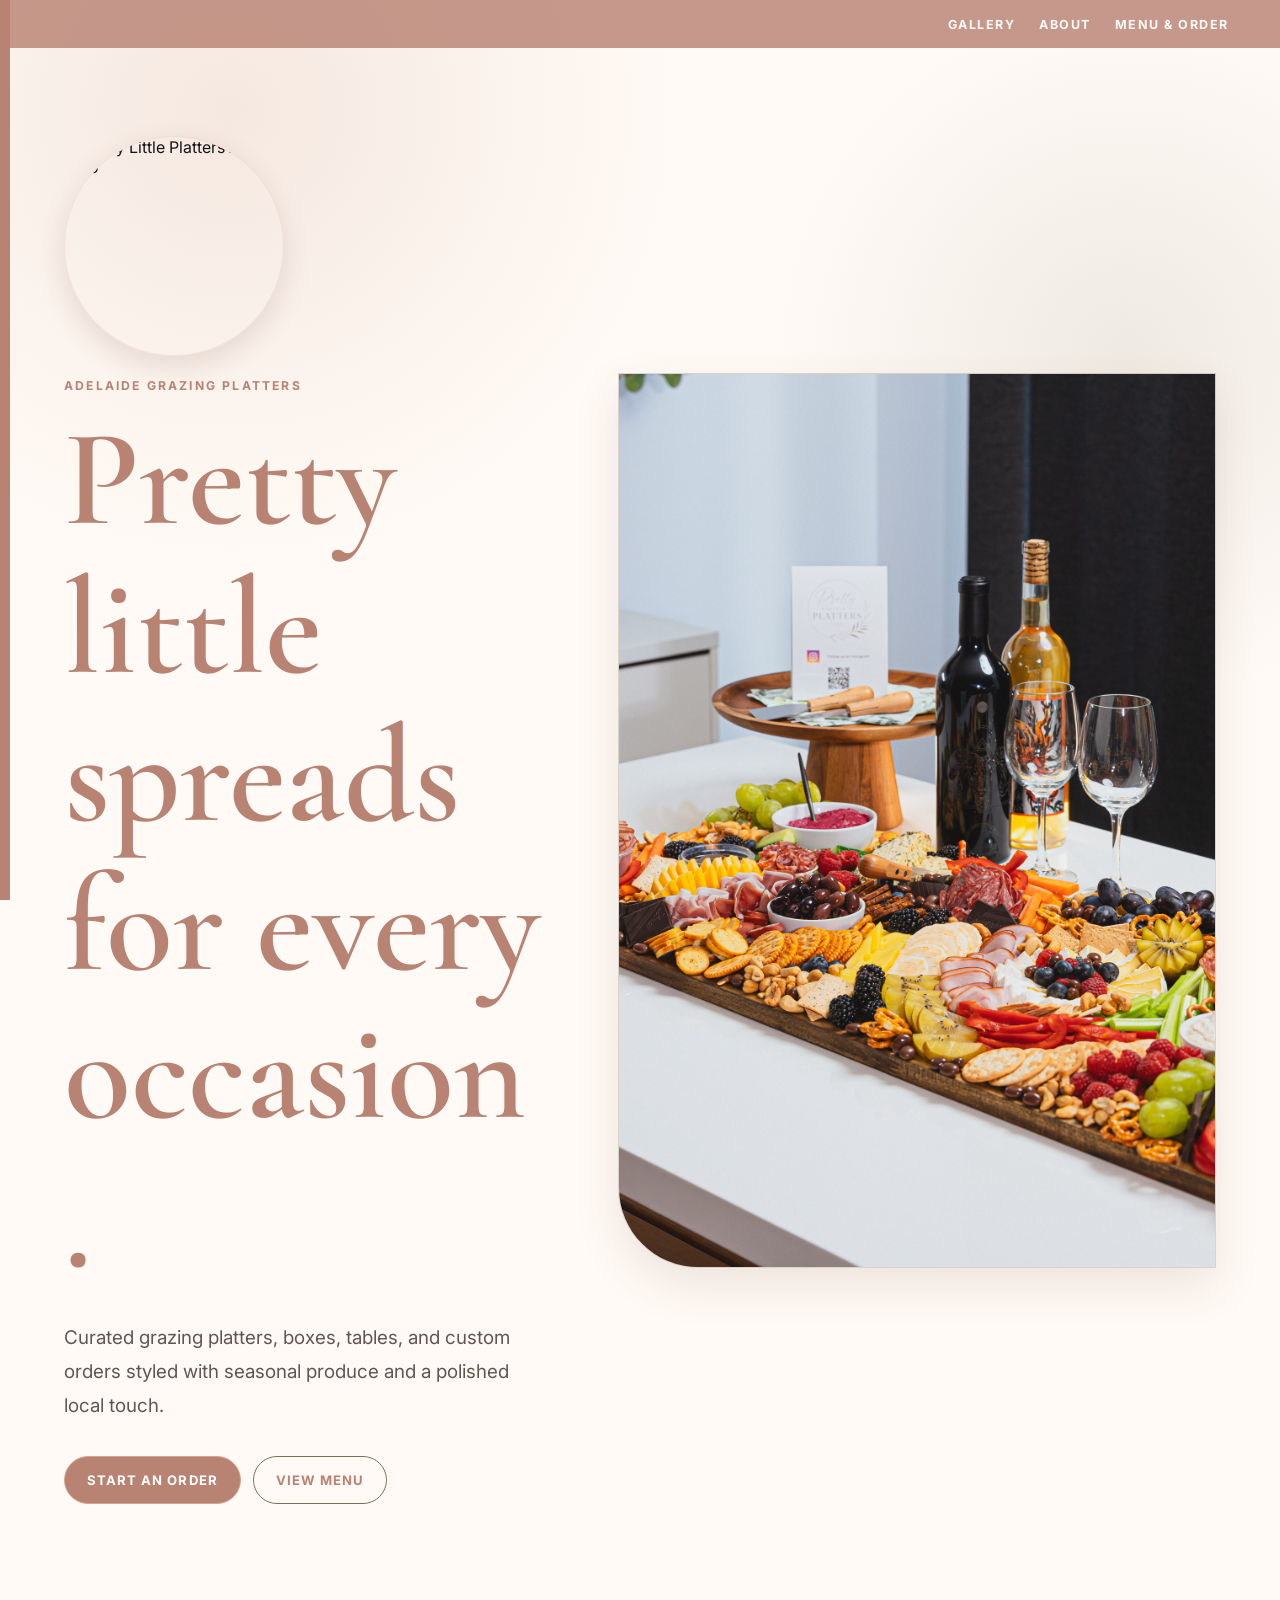
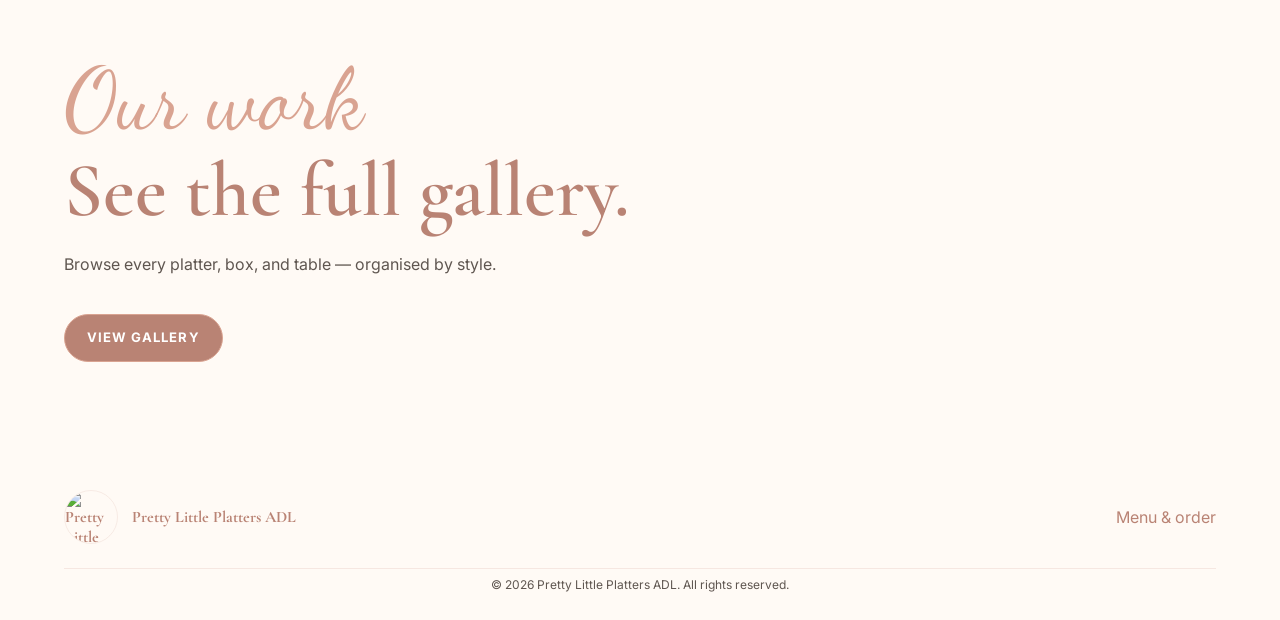
==== index.html @ 75db6e03 "Add copyright notice to footer on every page Co-Authored-By: Claude Sonnet 4.6 <noreply@anthropic.co" ====
<!doctype html>
<html lang="en">
  <head>
    <meta charset="utf-8">
    <meta name="viewport" content="width=device-width, initial-scale=1">
    <title>Pretty Little Platters ADL</title>
    <meta
      name="description"
      content="Pretty Little Platters ADL creates grazing platters, boxes, tables, and custom orders for Adelaide events."
    >
    <link rel="canonical" href="https://prettylittleplattersadl.com.au/">
    <meta property="og:type" content="website">
    <meta property="og:url" content="https://prettylittleplattersadl.com.au/">
    <meta property="og:title" content="Pretty Little Platters ADL">
    <meta property="og:description" content="Pretty Little Platters ADL creates grazing platters, boxes, tables, and custom orders for Adelaide events.">
    <meta property="og:image" content="https://prettylittleplattersadl.com.au/assets/HOMEPAGE%20IMAGE.jpg">
    <meta property="og:site_name" content="Pretty Little Platters ADL">
    <meta property="og:locale" content="en_AU">
    <meta name="twitter:card" content="summary_large_image">
    <meta name="twitter:title" content="Pretty Little Platters ADL">
    <meta name="twitter:description" content="Pretty Little Platters ADL creates grazing platters, boxes, tables, and custom orders for Adelaide events.">
    <meta name="twitter:image" content="https://prettylittleplattersadl.com.au/assets/HOMEPAGE%20IMAGE.jpg">
    <script type="application/ld+json">
    {
      "@context": "https://schema.org",
      "@type": "CateringService",
      "name": "Pretty Little Platters ADL",
      "description": "Curated grazing platters, boxes, tables, and custom orders styled with seasonal produce for Adelaide events.",
      "url": "https://prettylittleplattersadl.com.au",
      "email": "prettylittleplattersadl@gmail.com",
      "image": "https://prettylittleplattersadl.com.au/assets/logo.jpg",
      "address": {
        "@type": "PostalAddress",
        "addressLocality": "Adelaide",
        "addressRegion": "SA",
        "addressCountry": "AU"
      },
      "areaServed": {
        "@type": "City",
        "name": "Adelaide"
      },
      "sameAs": [
        "https://www.instagram.com/prettylittleplattersadl/",
        "https://www.facebook.com/PLPADL"
      ]
    }
    </script>
    <link rel="preconnect" href="https://fonts.googleapis.com">
    <link rel="preconnect" href="https://fonts.gstatic.com" crossorigin>
    <link
      href="https://fonts.googleapis.com/css2?family=Cormorant+Garamond:wght@500;600;700&family=Dancing+Script:wght@600;700&family=Inter:wght@400;500;600;700&display=swap"
      rel="stylesheet"
    >
    <link rel="stylesheet" href="styles.css?v=7">
  </head>
  <body>
    <header class="site-header" id="top">
      <nav class="nav" aria-label="Main navigation">
        <a href="gallery.html">Gallery</a>
        <a href="about.html">About</a>
        <a href="menu.html">Menu & order</a>
      </nav>
    </header>

    <main>
      <section class="hero">
        <div class="hero-copy">
          <img class="hero-logo" src="assets/logo.jpg" alt="Pretty Little Platters ADL logo">
          <p class="eyebrow">Adelaide grazing platters</p>
          <h1>Pretty little spreads for every occasion.</h1>
          <p>
            Curated grazing platters, boxes, tables, and custom orders styled
            with seasonal produce and a polished local touch.
          </p>
          <div class="hero-actions">
            <a class="button primary" href="menu.html#order">Start an order</a>
            <a class="button secondary" href="menu.html#menu">View menu</a>
          </div>
        </div>
        <div class="hero-media" aria-label="Styled grazing platter">
          <img src="assets/Main Image.jpg" alt="A styled grazing platter with fruit, cheeses, crackers, and flowers">
        </div>
      </section>


      <section class="section" id="portfolio">
        <div class="section-heading">
          <p class="script">Our work</p>
          <h2>See the full gallery.</h2>
          <p>Browse every platter, box, and table — organised by style.</p>
        </div>
        <div class="gallery-cta" style="margin-top: 32px;">
          <a class="button primary" href="gallery.html">View gallery</a>
        </div>
      </section>

    </main>

    <footer class="footer">
      <div>
        <img src="assets/logo.jpg" alt="Pretty Little Platters ADL logo">
        <p>Pretty Little Platters ADL</p>
      </div>
      <address>
        <a href="menu.html">Menu & order</a>
      </address>
      <p class="footer-copyright">&copy; 2026 Pretty Little Platters ADL. All rights reserved.</p>
    </footer>
    <script src="transitions.js"></script>
  </body>
</html>
---- styles.css ----
:root {
  --ink: #171415;
  --muted: #5f5650;
  --mauve: #d9a391;
  --accent-soft: #f0d8cf;
  --mauve-dark: #171415;
  --rose: hsl(13, 33%, 59%);
  --blush: #f4e6de;
  --ivory: #fffaf5;
  --paper: #fbf2ea;
  --sage: #77735c;
  --line: #efe0da;
  --shadow: 0 18px 45px rgba(107, 63, 48, 0.12);
}

* {
  box-sizing: border-box;
}

html {
  scroll-behavior: smooth;
}

@keyframes page-in {
  from { opacity: 0; }
  to   { opacity: 1; }
}

@keyframes page-out {
  from { opacity: 1; }
  to   { opacity: 0; }
}

body.is-leaving {
  animation: page-out 0.25s ease forwards;
  pointer-events: none;
}

body {
  margin: 0;
  color: var(--ink);
  background:
    radial-gradient(circle at 18% 5%, rgba(244, 230, 222, 0.9), transparent 28rem),
    radial-gradient(circle at 88% 16%, rgba(119, 115, 92, 0.12), transparent 22rem),
    var(--ivory);
  font-family: Inter, Arial, sans-serif;
  animation: page-in 0.25s ease forwards;
}

body::before {
  position: fixed;
  top: 0;
  bottom: 0;
  left: 0;
  z-index: 20;
  width: 10px;
  pointer-events: none;
  content: "";
  background: var(--rose);
}

img {
  display: block;
  max-width: 100%;
}

a {
  color: inherit;
}

.site-header {
  position: sticky;
  top: 0;
  z-index: 10;
  display: flex;
  align-items: center;
  justify-content: flex-end;
  gap: 24px;
  min-height: 48px;
  padding: 6px clamp(18px, 4vw, 56px) 6px clamp(32px, 4vw, 56px);
  background: hsla(13, 33%, 59%, 0.82);
  border-bottom: none;
  backdrop-filter: blur(18px);
}

.hero-logo,
.mini-logo,
.footer img {
  border-radius: 50%;
  border: 1px solid rgba(191, 123, 107, 0.12);
}

.page-logo-wrap {
  padding: clamp(44px, 8vw, 88px) clamp(18px, 5vw, 72px) 0 clamp(32px, 5vw, 72px);
}

.hero-logo {
  width: clamp(132px, 22vw, 220px);
  height: clamp(132px, 22vw, 220px);
  margin-bottom: 22px;
  object-fit: cover;
  box-shadow: 0 10px 28px rgba(107, 63, 48, 0.14);
}

.nav {
  display: flex;
  flex-wrap: wrap;
  align-items: center;
  justify-content: flex-end;
  gap: 8px 24px;
  color: var(--ivory);
  font-size: 0.78rem;
  font-weight: 700;
  letter-spacing: 0.12em;
  text-transform: uppercase;
}

.nav a {
  text-decoration: none;
  transition: color 0.18s;
}

.nav a:hover {
  color: var(--rose);
}

.hero {
  display: grid;
  grid-template-columns: minmax(0, 0.9fr) minmax(320px, 1.1fr);
  gap: clamp(28px, 5vw, 72px);
  align-items: center;
  min-height: calc(100vh - 78px);
  padding: clamp(44px, 8vw, 88px) clamp(18px, 5vw, 72px) 36px clamp(32px, 5vw, 72px);
}

.hero-copy {
  max-width: 620px;
}

.eyebrow {
  margin: 0 0 12px;
  color: var(--rose);
  font-size: 0.76rem;
  font-weight: 700;
  letter-spacing: 0.18em;
  text-transform: uppercase;
}

h1,
h2,
h3,
p {
  overflow-wrap: anywhere;
}

h1,
h2,
.menu-title {
  font-family: "Cormorant Garamond", Georgia, serif;
  font-weight: 600;
  line-height: 1.08;
  letter-spacing: 0;
}

h1 {
  margin: 0;
  max-width: 12ch;
  color: var(--rose);
  font-size: clamp(3.8rem, 11vw, 8.6rem);
}

.hero-copy > p:not(.eyebrow) {
  max-width: 560px;
  margin: 24px 0 0;
  color: var(--muted);
  font-size: clamp(1rem, 1.7vw, 1.18rem);
  line-height: 1.8;
}

.hero-actions {
  display: flex;
  flex-wrap: wrap;
  gap: 12px;
  margin-top: 34px;
}

.button {
  display: inline-flex;
  min-height: 48px;
  align-items: center;
  justify-content: center;
  border: 1px solid var(--mauve);
  border-radius: 50px;
  padding: 0 22px;
  cursor: pointer;
  font: 700 0.82rem/1.2 Inter, sans-serif;
  letter-spacing: 0.08em;
  text-decoration: none;
  text-transform: uppercase;
  transition: background 0.18s, border-color 0.18s, color 0.18s, box-shadow 0.18s;
}

.button.primary {
  color: white;
  background: var(--rose);
}

.button.secondary {
  color: var(--rose);
  border-color: var(--sage);
  background: rgba(255, 250, 246, 0.76);
}

.button.primary:hover {
  background: var(--mauve);
  border-color: var(--mauve);
}

.button.secondary:hover {
  border-color: var(--rose);
  background: var(--blush);
}

.hero-media {
  position: relative;
  min-height: 540px;
  overflow: hidden;
  border: 1px solid rgba(119, 115, 92, 0.28);
  border-radius: 0 0 0 80px;
  box-shadow: var(--shadow);
}

.hero-media img {
  width: 100%;
  height: 100%;
  min-height: 540px;
  object-fit: cover;
}

.intro-band {
  display: grid;
  grid-template-columns: 1fr auto 1fr auto 1fr;
  gap: 18px;
  align-items: center;
  padding: 18px clamp(18px, 5vw, 72px) 18px clamp(32px, 5vw, 72px);
  color: var(--ivory);
  background: var(--rose);
}

.intro-band p {
  margin: 0;
  font-family: "Dancing Script", cursive;
  font-size: clamp(1.4rem, 3vw, 2.2rem);
  line-height: 1.1;
  text-align: center;
}

.intro-band span {
  width: 5px;
  height: 5px;
  border-radius: 999px;
  background: var(--ivory);
}

.section,
.menu-section,
.order-section {
  padding: clamp(58px, 9vw, 110px) clamp(18px, 5vw, 72px) clamp(58px, 9vw, 100px) clamp(32px, 5vw, 72px);
}

.section-heading {
  max-width: 760px;
  margin-bottom: 36px;
}

.section-heading.centered {
  margin-right: auto;
  margin-left: auto;
  text-align: center;
}

.script {
  margin: 0;
  color: var(--mauve);
  font-family: "Dancing Script", cursive;
  font-size: clamp(2.8rem, 7vw, 5.4rem);
  line-height: 1.15;
}

h2 {
  margin: 0;
  color: var(--rose);
  font-size: clamp(2.4rem, 6vw, 5.4rem);
  line-height: 1.08;
}

.section-heading p:not(.script) {
  max-width: 650px;
  margin-top: 18px;
  color: var(--muted);
  line-height: 1.7;
}

.portfolio-grid {
  display: grid;
  grid-template-columns: repeat(3, 1fr);
  gap: 18px;
}

.photo-slot--wide {
  grid-column: span 2;
  min-height: 280px;
}

.portfolio-feature,
.photo-slot,
.menu-card,
.extras article,
.order-form {
  border: 1px solid rgba(191, 123, 107, 0.09);
  background: rgba(255, 250, 246, 0.8);
}

.portfolio-feature {
  grid-row: span 2;
  overflow: hidden;
}

.portfolio-feature img {
  width: 100%;
  height: 418px;
  object-fit: cover;
  object-position: top center;
}

.asset-frame {
  display: grid;
  min-height: 620px;
  place-items: center;
  background:
    linear-gradient(rgba(255, 250, 246, 0.9), rgba(255, 250, 246, 0.9)),
    repeating-linear-gradient(135deg, rgba(191, 123, 107, 0.06), rgba(191, 123, 107, 0.06) 12px, transparent 12px, transparent 24px);
}

.asset-frame span {
  width: min(280px, calc(100% - 40px));
  border: 1px solid var(--line);
  padding: 18px;
  color: var(--rose);
  background: rgba(255, 250, 246, 0.86);
  font-family: "Dancing Script", cursive;
  font-size: 2.6rem;
  line-height: 1.15;
  text-align: center;
}

.portfolio-feature div {
  padding: 22px;
}

.portfolio-feature h3 {
  margin: 0;
  color: var(--rose);
  font-family: "Cormorant Garamond", Georgia, serif;
  font-size: 2rem;
  line-height: 1.12;
}

.photo-slot {
  position: relative;
  min-height: 200px;
  overflow: hidden;
}

.photo-slot img {
  width: 100%;
  height: 100%;
  object-fit: cover;
}

.photo-slot span {
  position: absolute;
  right: 16px;
  bottom: 16px;
  left: 16px;
  padding: 10px 12px;
  color: var(--rose);
  background: rgba(255, 250, 246, 0.86);
  font-family: "Dancing Script", cursive;
  font-size: 2rem;
  line-height: 1.15;
  text-align: center;
}

.photo-slot.muted {
  display: grid;
  place-items: center;
  background:
    linear-gradient(rgba(255, 250, 246, 0.88), rgba(255, 250, 246, 0.88)),
    repeating-linear-gradient(135deg, rgba(119, 115, 92, 0.16), rgba(119, 115, 92, 0.16) 12px, transparent 12px, transparent 24px);
}

.mini-logo {
  width: 112px;
  height: 112px;
  margin: 0 auto 16px;
  object-fit: cover;
}

.menu-section {
  background: var(--paper);
}

.menu-page {
  padding-top: clamp(38px, 6vw, 72px);
}

.menu-page-heading {
  display: grid;
  grid-template-columns: minmax(0, 1fr) auto;
  gap: 12px clamp(20px, 4vw, 48px);
  align-items: end;
  max-width: 1120px;
  margin: 0 auto 34px;
}

.menu-page-heading .script {
  grid-column: 1 / -1;
  margin-bottom: -8px;
}

.menu-page-heading h1 {
  max-width: 720px;
  margin: 0;
  color: var(--ink);
  font-size: clamp(2.4rem, 5vw, 4.8rem);
  line-height: 1.08;
}

.menu-page-heading p:not(.script) {
  grid-column: 1;
  max-width: 650px;
  margin: 0;
  color: var(--muted);
  line-height: 1.65;
}

.menu-page-heading .button {
  grid-column: 2;
  grid-row: 2 / span 2;
  align-self: end;
}

.menu-grid {
  display: grid;
  grid-template-columns: repeat(3, minmax(0, 1fr));
  gap: 18px;
}

.menu-card {
  display: grid;
  grid-template-rows: auto auto 1fr auto;
  gap: 18px;
  min-height: 338px;
  padding: 26px;
  box-shadow: 0 12px 32px rgba(107, 63, 48, 0.07);
}

.menu-icon {
  display: grid;
  width: 70px;
  height: 70px;
  place-items: center;
  border-radius: 50%;
  border: 1px solid var(--line);
  color: var(--rose);
  background: rgba(255, 250, 245, 0.82);
  font-family: "Cormorant Garamond", Georgia, serif;
  font-size: 1rem;
  font-weight: 700;
  letter-spacing: 0.08em;
}

.menu-title {
  margin: 0;
  color: var(--rose);
  font-size: clamp(2.45rem, 4vw, 3rem);
  line-height: 1.15;
}

.menu-title span {
  display: block;
  margin-top: 10px;
  color: var(--ink);
  font-family: "Cormorant Garamond", Georgia, serif;
  font-size: 1.05rem;
  letter-spacing: 0.07em;
  text-transform: uppercase;
}

.menu-card p {
  margin: 0;
  color: var(--muted);
  line-height: 1.72;
}

dl {
  margin: 0;
}

dl div {
  display: flex;
  justify-content: space-between;
  gap: 18px;
  padding: 6px 0;
}

dt,
dd {
  margin: 0;
}

dt {
  color: var(--ink);
  font-weight: 600;
}

dd {
  color: var(--ink);
  font-weight: 700;
  white-space: nowrap;
}

.size-actions {
  display: grid;
  gap: 9px;
  margin-top: 12px;
}

.size-actions button {
  display: flex;
  align-items: center;
  justify-content: space-between;
  gap: 16px;
  min-height: 46px;
  border: 1px solid var(--line);
  border-radius: 50px;
  padding: 11px 13px;
  color: var(--rose);
  background: white;
  cursor: pointer;
  font: 700 0.84rem/1.25 Inter, sans-serif;
  text-align: left;
  transition: border-color 0.18s, background 0.18s, box-shadow 0.18s;
}

.size-actions button span {
  min-width: 0;
}

.size-actions button strong {
  flex: 0 0 auto;
}

.size-actions button:hover {
  border-color: var(--rose);
  background: #fff7f1;
}

.size-actions button.is-selected {
  border-color: var(--rose);
  color: var(--ink);
  background: var(--blush);
  box-shadow: inset 0 0 0 1px rgba(185, 130, 115, 0.28);
}

.size-actions button.is-selected strong::after {
  content: " ✓";
  color: var(--rose);
  font-size: 0.9rem;
  font-weight: 800;
  line-height: 1;
}

.extras {
  display: grid;
  grid-template-columns: repeat(3, minmax(0, 1fr));
  gap: 18px;
  margin-top: 28px;
}

.extras article {
  padding: 24px;
  background: rgba(255, 250, 245, 0.72);
}

.extras h3,
.cart h3 {
  margin: 0 0 10px;
  color: var(--rose);
  font-family: "Cormorant Garamond", Georgia, serif;
  font-size: 1.15rem;
  line-height: 1.25;
  letter-spacing: 0.07em;
  text-transform: uppercase;
}

.extras p {
  min-height: 52px;
  margin: 0 0 18px;
  color: var(--muted);
  line-height: 1.68;
}

.order-section {
  display: grid;
  grid-template-columns: minmax(0, 0.9fr) minmax(320px, 1fr);
  gap: clamp(28px, 5vw, 70px);
  align-items: start;
  padding-top: clamp(46px, 7vw, 84px);
  background: linear-gradient(180deg, var(--ivory), var(--blush));
}

.order-copy p:not(.script) {
  color: var(--muted);
  line-height: 1.72;
}

.booking-notes {
  display: grid;
  gap: 10px;
  margin-top: 28px;
}

.booking-notes p {
  margin: 0;
  border-left: 3px solid var(--accent-soft);
  padding: 11px 13px;
  background: rgba(255, 250, 246, 0.72);
}

.order-form {
  display: grid;
  gap: 16px;
  padding: clamp(20px, 4vw, 34px);
  box-shadow: var(--shadow);
}

label {
  display: grid;
  gap: 7px;
  color: var(--rose);
  font-size: 0.78rem;
  line-height: 1.25;
  font-weight: 800;
  letter-spacing: 0.08em;
  text-transform: uppercase;
}

input,
textarea {
  width: 100%;
  border: 1px solid var(--line);
  border-radius: 2px;
  padding: 12px 13px;
  color: var(--ink);
  background: white;
  font: 500 1rem/1.5 Inter, sans-serif;
}

textarea {
  resize: vertical;
}

input:focus,
textarea:focus {
  outline: 2px solid var(--rose);
  outline-offset: -1px;
  border-color: var(--rose);
}

.cart {
  border: 1px solid var(--line);
  padding: 16px;
  background: rgba(255, 250, 246, 0.76);
}

.cart-items {
  color: var(--muted);
  line-height: 1.7;
}

.cart-row {
  display: grid;
  grid-template-columns: minmax(0, 1fr) auto auto auto;
  align-items: center;
  gap: 12px;
  border-bottom: 1px solid rgba(191, 123, 107, 0.08);
  padding: 8px 0;
}

.cart-item-summary {
  display: grid;
  gap: 2px;
}

.cart-item-summary strong {
  color: var(--rose);
  font-size: 0.78rem;
}

.quantity-control {
  display: inline-flex;
  align-items: center;
  gap: 8px;
}

.quantity-control span {
  min-width: 44px;
  color: var(--rose);
  font-size: 0.78rem;
  font-weight: 800;
  text-align: center;
  text-transform: uppercase;
}

.quantity-control button,
.cart-remove {
  border: 0;
  border-radius: 50%;
  width: 28px;
  height: 28px;
  color: white;
  background: var(--rose);
  cursor: pointer;
}

.quantity-control button {
  color: var(--rose);
  background: var(--accent-soft);
  font-weight: 800;
}

.cart-total {
  margin: 14px 0 0;
  color: var(--rose);
  font-weight: 800;
}

.form-status {
  min-height: 20px;
  margin: 0;
  color: var(--rose);
  font-weight: 700;
}

.footer {
  display: flex;
  flex-wrap: wrap;
  align-items: center;
  justify-content: space-between;
  gap: 24px;
  padding: 28px clamp(18px, 5vw, 72px) 28px clamp(32px, 5vw, 72px);
  color: var(--rose);
  background: var(--ivory);
}

.footer > div {
  display: flex;
  align-items: center;
  gap: 14px;
  font-family: "Cormorant Garamond", Georgia, serif;
  font-weight: 700;
}

.footer img {
  width: 54px;
  height: 54px;
  object-fit: cover;
}

.footer-copyright {
  width: 100%;
  text-align: center;
  font-size: 0.75rem;
  color: var(--muted);
  margin: 0;
  padding-top: 8px;
  border-top: 1px solid rgba(191, 123, 107, 0.15);
}

address {
  display: flex;
  flex-wrap: wrap;
  justify-content: flex-end;
  gap: 12px 22px;
  font-style: normal;
}

address a {
  text-decoration: none;
}

.slideshow {
  position: relative;
  height: clamp(420px, 78vh, 740px);
  overflow: hidden;
  background: var(--ink);
}

.slide {
  position: absolute;
  inset: 0;
  opacity: 0;
  transition: opacity 0.9s ease;
}

.slide.is-active {
  opacity: 1;
}

.slide img {
  width: 100%;
  height: 100%;
  object-fit: cover;
}

.slide-caption {
  position: absolute;
  bottom: 72px;
  left: clamp(32px, 5vw, 72px);
  margin: 0;
  color: white;
  font-family: "Cormorant Garamond", Georgia, serif;
  font-size: clamp(2rem, 5vw, 3.6rem);
  font-weight: 600;
  line-height: 1.1;
  text-shadow: 0 2px 16px rgba(0, 0, 0, 0.35);
  opacity: 0;
  transform: translateY(10px);
  transition: opacity 0.6s ease 0.4s, transform 0.6s ease 0.4s;
}

.slide.is-active .slide-caption {
  opacity: 1;
  transform: translateY(0);
}

.slideshow-btn {
  position: absolute;
  top: 50%;
  transform: translateY(-50%);
  z-index: 2;
  display: grid;
  place-items: center;
  width: 52px;
  height: 52px;
  border: 1px solid rgba(255, 255, 255, 0.35);
  border-radius: 50%;
  color: white;
  background: rgba(255, 255, 255, 0.12);
  backdrop-filter: blur(10px);
  cursor: pointer;
  font-size: 1.6rem;
  line-height: 1;
  transition: background 0.18s;
}

.slideshow-btn:hover {
  background: rgba(255, 255, 255, 0.28);
}

.slideshow-prev { left: clamp(16px, 3vw, 40px); }
.slideshow-next { right: clamp(16px, 3vw, 40px); }

.slideshow-dots {
  position: absolute;
  bottom: 28px;
  left: 50%;
  transform: translateX(-50%);
  z-index: 2;
  display: flex;
  gap: 10px;
}

.dot {
  width: 7px;
  height: 7px;
  border: 0;
  border-radius: 50%;
  padding: 0;
  background: rgba(255, 255, 255, 0.4);
  cursor: pointer;
  transition: background 0.18s, transform 0.18s;
}

.dot.is-active {
  background: white;
  transform: scale(1.4);
}

.gallery-cta {
  display: flex;
  flex-wrap: wrap;
  gap: 12px;
  margin-top: 48px;
}

.about-hero {
  display: grid;
  grid-template-columns: minmax(0, 0.9fr) minmax(320px, 1.1fr);
  gap: clamp(28px, 5vw, 72px);
  align-items: center;
  min-height: calc(100vh - 78px);
}

.about-intro {
  max-width: 620px;
}

.about-pillars {
  display: grid;
  grid-template-columns: repeat(3, minmax(0, 1fr));
  gap: 18px;
  margin-top: 48px;
}

.about-pillar {
  border: 1px solid rgba(191, 123, 107, 0.09);
  background: rgba(255, 250, 246, 0.8);
  padding: 32px 28px;
}

.about-pillar .script {
  font-size: clamp(2rem, 4vw, 3rem);
  margin-bottom: 8px;
}

.about-pillar h3 {
  margin: 0 0 12px;
  color: var(--rose);
  font-family: "Cormorant Garamond", Georgia, serif;
  font-size: 1.5rem;
  font-weight: 600;
  line-height: 1.2;
}

.about-pillar p {
  margin: 0;
  color: var(--muted);
  line-height: 1.72;
}

.about-story {
  background: var(--paper);
}

.story-layout {
  display: grid;
  grid-template-columns: minmax(160px, 0.45fr) minmax(0, 1fr) minmax(160px, 0.45fr);
  gap: clamp(24px, 4vw, 56px);
  align-items: start;
}

.story-image {
  aspect-ratio: 3 / 4;
  overflow: hidden;
}

.story-image img {
  width: 100%;
  height: 100%;
  object-fit: cover;
  object-position: center top;
  border: 1px solid rgba(191, 123, 107, 0.12);
  box-shadow: var(--shadow);
}

.story-body {
  margin: 0;
}

.story-body p {
  margin: 0 0 1.6em;
  color: var(--muted);
  font-size: clamp(1rem, 1.6vw, 1.12rem);
  line-height: 1.88;
}

.story-tagline {
  color: var(--mauve-dark) !important;
  font-family: "Cormorant Garamond", Georgia, serif;
  font-size: clamp(1.3rem, 2.5vw, 1.7rem) !important;
  font-weight: 600;
  line-height: 1.4 !important;
}

.story-sign-off {
  margin-top: 2em !important;
  color: var(--mauve-dark) !important;
  font-family: "Cormorant Garamond", Georgia, serif;
  font-size: clamp(1.1rem, 2vw, 1.4rem) !important;
  font-weight: 600;
  line-height: 1.5 !important;
}

@media (max-width: 980px) {
  .site-header,
  .hero,
  .order-section {
    grid-template-columns: 1fr;
  }

  .menu-page-heading {
    grid-template-columns: 1fr;
  }

  .menu-page-heading .button {
    grid-column: 1;
    grid-row: auto;
    justify-self: start;
  }

  .site-header {
    align-items: flex-start;
    flex-direction: column;
  }

  .hero {
    min-height: auto;
  }

  .hero-media,
  .hero-media img {
    min-height: 360px;
  }

  .portfolio-grid,
  .menu-grid,
  .extras,
  .about-pillars {
    grid-template-columns: 1fr 1fr;
  }

  .about-hero,
  .story-layout {
    grid-template-columns: 1fr;
    min-height: auto;
  }

  .portfolio-feature {
    grid-column: span 2;
  }
}

@media (max-width: 680px) {
  .nav {
    width: 100%;
    justify-content: flex-start;
    gap: 8px 14px;
    font-size: 0.72rem;
  }

  h1 {
    max-width: 9ch;
    font-size: clamp(3.4rem, 16vw, 5.6rem);
    line-height: 1.05;
  }

  h2 {
    font-size: clamp(2.25rem, 13vw, 4.4rem);
  }

  .script {
    font-size: clamp(2.7rem, 15vw, 4.6rem);
  }

  .menu-title {
    font-size: clamp(2.3rem, 13vw, 3rem);
  }

  .size-actions button,
  dl div {
    align-items: flex-start;
    flex-direction: column;
    gap: 4px;
  }

  .cart-row {
    grid-template-columns: 1fr auto;
  }

  .cart-item-summary,
  .quantity-control {
    grid-column: 1 / -1;
  }

  .size-actions button strong,
  dd {
    white-space: normal;
  }

  .intro-band,
  .portfolio-grid,
  .menu-grid,
  .extras,
  .about-pillars {
    grid-template-columns: 1fr;
  }

  .intro-band span {
    display: none;
  }

  .portfolio-feature {
    grid-column: auto;
  }

  .portfolio-feature img,
  .asset-frame {
    height: 440px;
    min-height: 440px;
  }

  .footer,
  address {
    align-items: flex-start;
    flex-direction: column;
  }
}

/* ── Gallery Folders ─────────────────────────────────── */

.gallery-folders {
  display: grid;
  grid-template-columns: repeat(auto-fill, minmax(240px, 1fr));
  gap: 20px;
  padding: 0 clamp(18px, 5vw, 72px) 60px;
}

.folder-card {
  border: none;
  background: rgba(255, 250, 246, 0.8);
  border-radius: 4px;
  overflow: hidden;
  cursor: pointer;
  text-align: left;
  box-shadow: var(--shadow);
  transition: transform 0.18s, box-shadow 0.18s;
}

.folder-card:hover {
  transform: translateY(-3px);
  box-shadow: 0 8px 28px rgba(107, 63, 48, 0.18);
}

.folder-card-thumb {
  width: 100%;
  aspect-ratio: 4 / 3;
  overflow: hidden;
  background: var(--blush);
}

.folder-card-thumb img {
  width: 100%;
  height: 100%;
  object-fit: cover;
  transition: transform 0.3s;
}

.folder-card:hover .folder-card-thumb img {
  transform: scale(1.04);
}

.folder-thumb-empty {
  width: 100%;
  height: 100%;
  background: linear-gradient(135deg, var(--blush), var(--accent-soft));
}

.folder-card-info {
  padding: 14px 16px;
  display: flex;
  flex-direction: column;
  gap: 4px;
}

.folder-name {
  font-family: "Cormorant Garamond", Georgia, serif;
  font-size: 1.3rem;
  font-weight: 600;
  color: var(--rose);
  line-height: 1.2;
}

.folder-count {
  font-size: 0.73rem;
  color: var(--muted);
  font-weight: 500;
  letter-spacing: 0.06em;
  text-transform: uppercase;
}

/* ── Open folder view ───────────────────────────────── */

.gallery-open-header {
  display: flex;
  align-items: center;
  gap: 20px;
  padding: 0 clamp(18px, 5vw, 72px) 28px;
}

.gallery-back {
  display: inline-flex;
  align-items: center;
  gap: 6px;
  border: none;
  background: none;
  color: var(--rose);
  font-family: "Inter", sans-serif;
  font-size: 0.82rem;
  font-weight: 700;
  letter-spacing: 0.1em;
  text-transform: uppercase;
  cursor: pointer;
  padding: 8px 0;
  white-space: nowrap;
  transition: opacity 0.15s;
}

.gallery-back:hover { opacity: 0.65; }

.gallery-open-title {
  margin: 0;
  font-size: clamp(1.8rem, 4vw, 3rem);
}

.gallery-images {
  display: grid;
  grid-template-columns: repeat(auto-fill, minmax(220px, 1fr));
  gap: 14px;
  padding: 0 clamp(18px, 5vw, 72px) 60px;
}

.gallery-img-item {
  border: none;
  padding: 0;
  background: none;
  cursor: pointer;
  overflow: hidden;
  border-radius: 4px;
  aspect-ratio: 1;
  box-shadow: var(--shadow);
  transition: transform 0.18s;
}

.gallery-img-item:hover { transform: scale(1.02); }

.gallery-img-item img {
  width: 100%;
  height: 100%;
  object-fit: cover;
  display: block;
}

.gallery-empty {
  color: var(--muted);
  font-style: italic;
  padding: clamp(18px, 5vw, 72px);
}

/* ── Lightbox ───────────────────────────────────────── */

.lightbox {
  position: fixed;
  inset: 0;
  z-index: 100;
  background: rgba(23, 20, 21, 0.94);
  display: flex;
  align-items: center;
  justify-content: center;
}

.lightbox[hidden] { display: none; }

.lightbox img {
  max-width: 90vw;
  max-height: 88vh;
  object-fit: contain;
  border-radius: 2px;
}

.lightbox-close {
  position: absolute;
  top: 20px;
  right: 24px;
  background: none;
  border: none;
  color: rgba(255, 255, 255, 0.8);
  font-size: 2rem;
  cursor: pointer;
  padding: 8px;
  line-height: 1;
  transition: color 0.15s;
}

.lightbox-close:hover { color: white; }

.lightbox-prev,
.lightbox-next {
  position: absolute;
  top: 50%;
  transform: translateY(-50%);
  background: rgba(255, 255, 255, 0.1);
  border: none;
  color: white;
  font-size: 2.6rem;
  cursor: pointer;
  padding: 10px 16px;
  border-radius: 4px;
  line-height: 1;
  transition: background 0.15s;
}

.lightbox-prev { left: 16px; }
.lightbox-next { right: 16px; }
.lightbox-prev:hover,
.lightbox-next:hover { background: rgba(255, 255, 255, 0.22); }
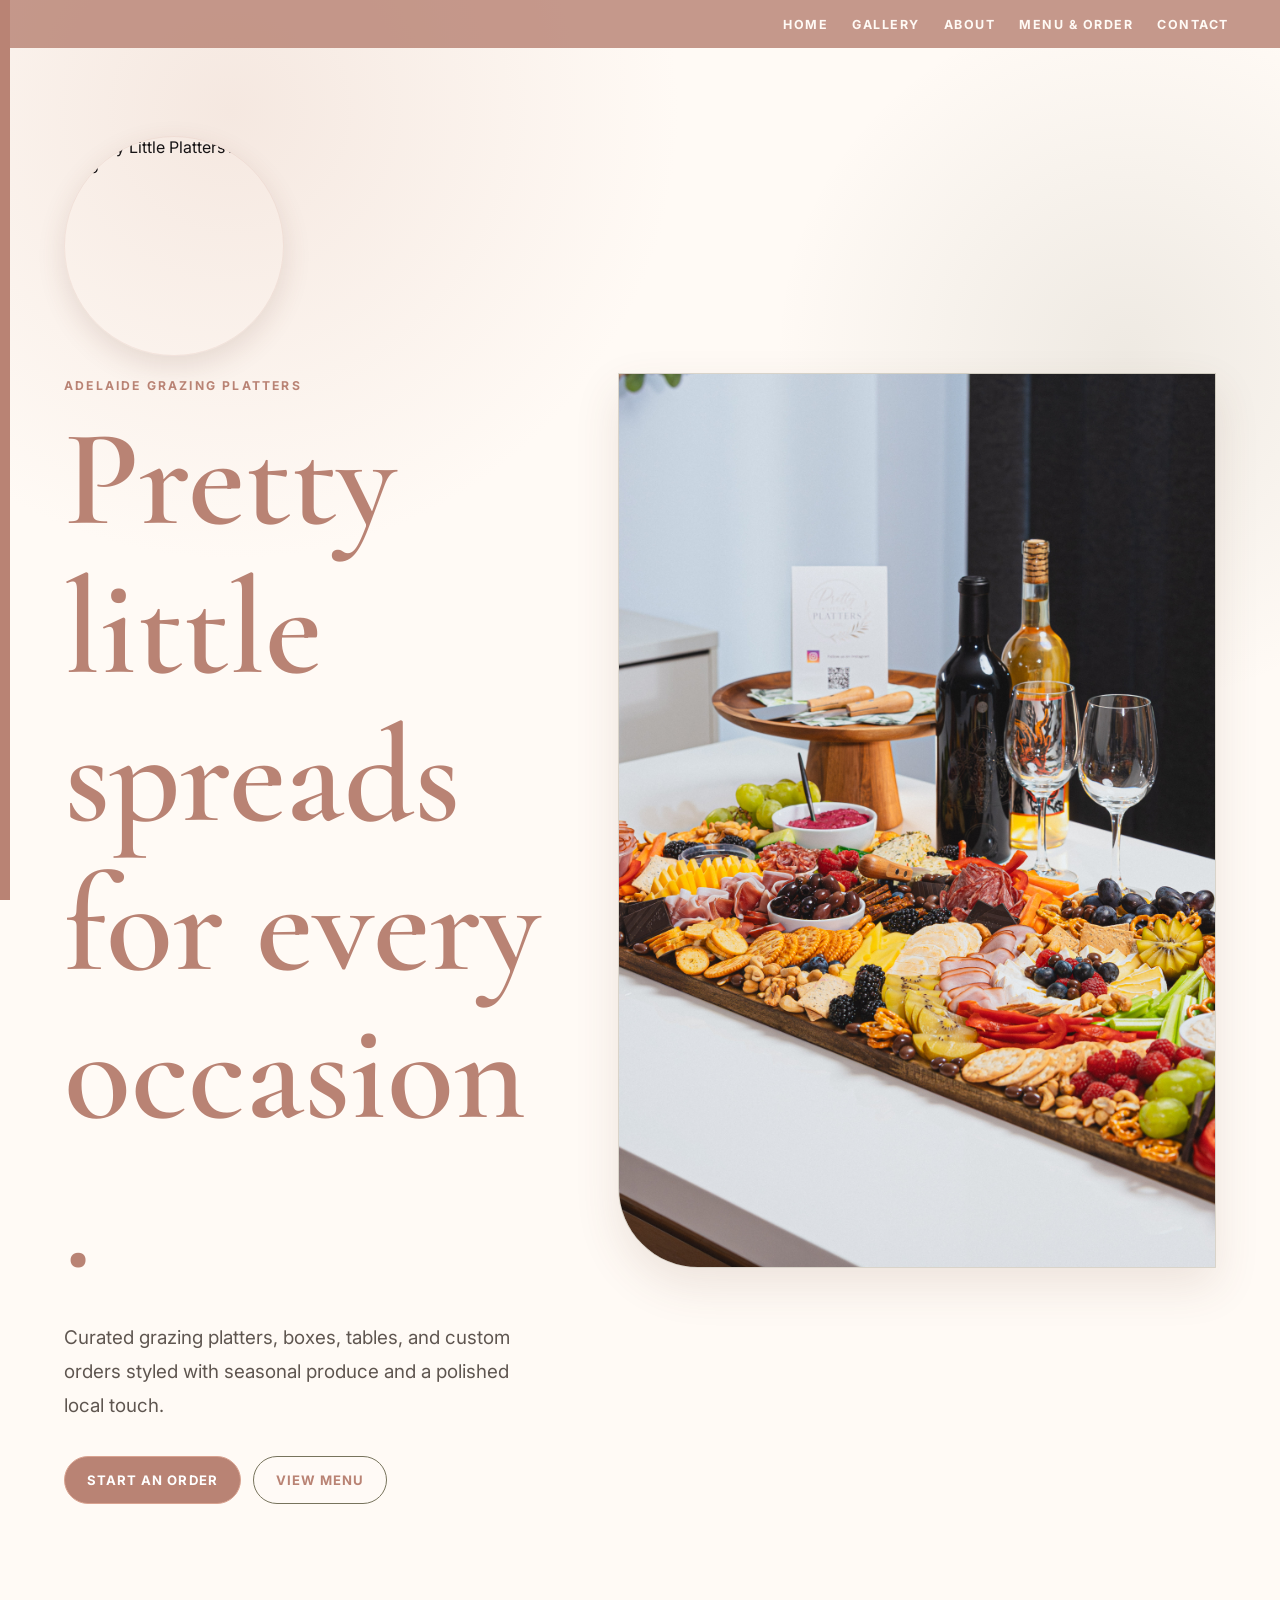
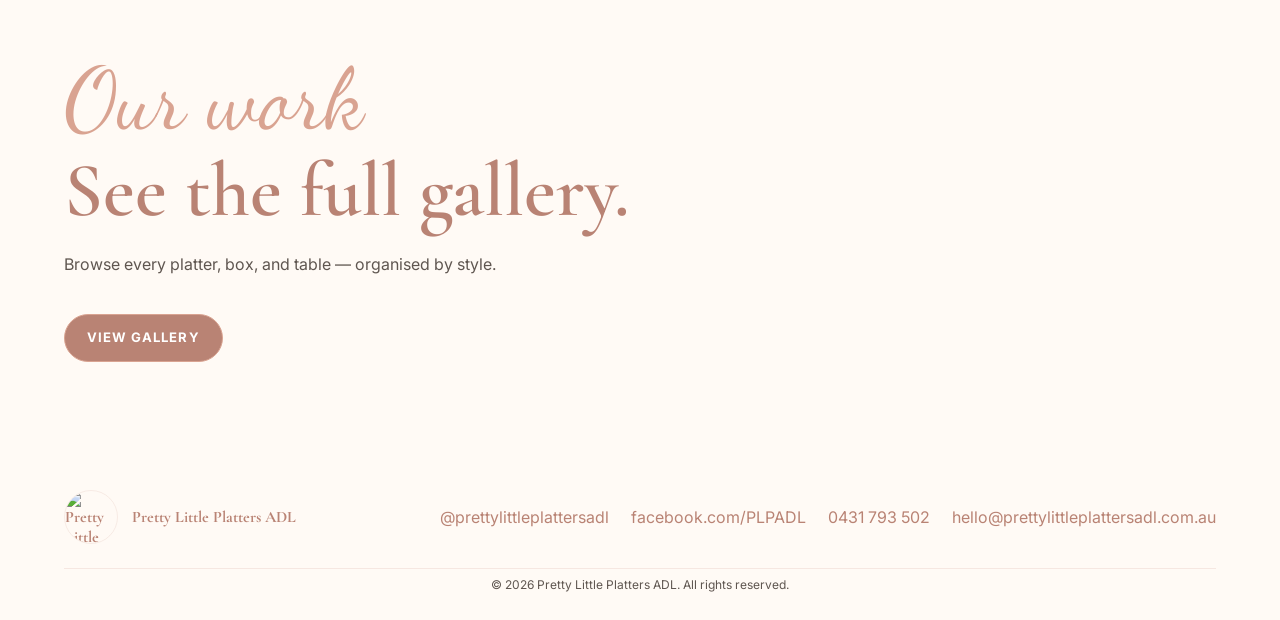
==== commit 668e5dbb: "Wire contact form to Web3Forms, add contact page, update nav and contact details - Replace mailto: f" ====
--- a/index.html
+++ b/index.html
@@ -27,7 +27,8 @@
       "name": "Pretty Little Platters ADL",
       "description": "Curated grazing platters, boxes, tables, and custom orders styled with seasonal produce for Adelaide events.",
       "url": "https://prettylittleplattersadl.com.au",
-      "email": "prettylittleplattersadl@gmail.com",
+      "email": "hello@prettylittleplattersadl.com.au",
+      "telephone": "+61431793502",
       "image": "https://prettylittleplattersadl.com.au/assets/logo.jpg",
       "address": {
         "@type": "PostalAddress",
@@ -56,9 +57,11 @@
   <body>
     <header class="site-header" id="top">
       <nav class="nav" aria-label="Main navigation">
+        <a href="index.html">Home</a>
         <a href="gallery.html">Gallery</a>
         <a href="about.html">About</a>
         <a href="menu.html">Menu & order</a>
+        <a href="contact.html">Contact</a>
       </nav>
     </header>
 
@@ -96,13 +99,16 @@
 
     </main>
 
-    <footer class="footer">
+    <footer class="footer" id="contact">
       <div>
         <img src="assets/logo.jpg" alt="Pretty Little Platters ADL logo">
         <p>Pretty Little Platters ADL</p>
       </div>
       <address>
-        <a href="menu.html">Menu & order</a>
+        <a href="https://www.instagram.com/prettylittleplattersadl/">@prettylittleplattersadl</a>
+        <a href="https://www.facebook.com/PLPADL">facebook.com/PLPADL</a>
+        <a href="tel:+61431793502">0431 793 502</a>
+        <a href="mailto:hello@prettylittleplattersadl.com.au">hello@prettylittleplattersadl.com.au</a>
       </address>
       <p class="footer-copyright">&copy; 2026 Pretty Little Platters ADL. All rights reserved.</p>
     </footer>
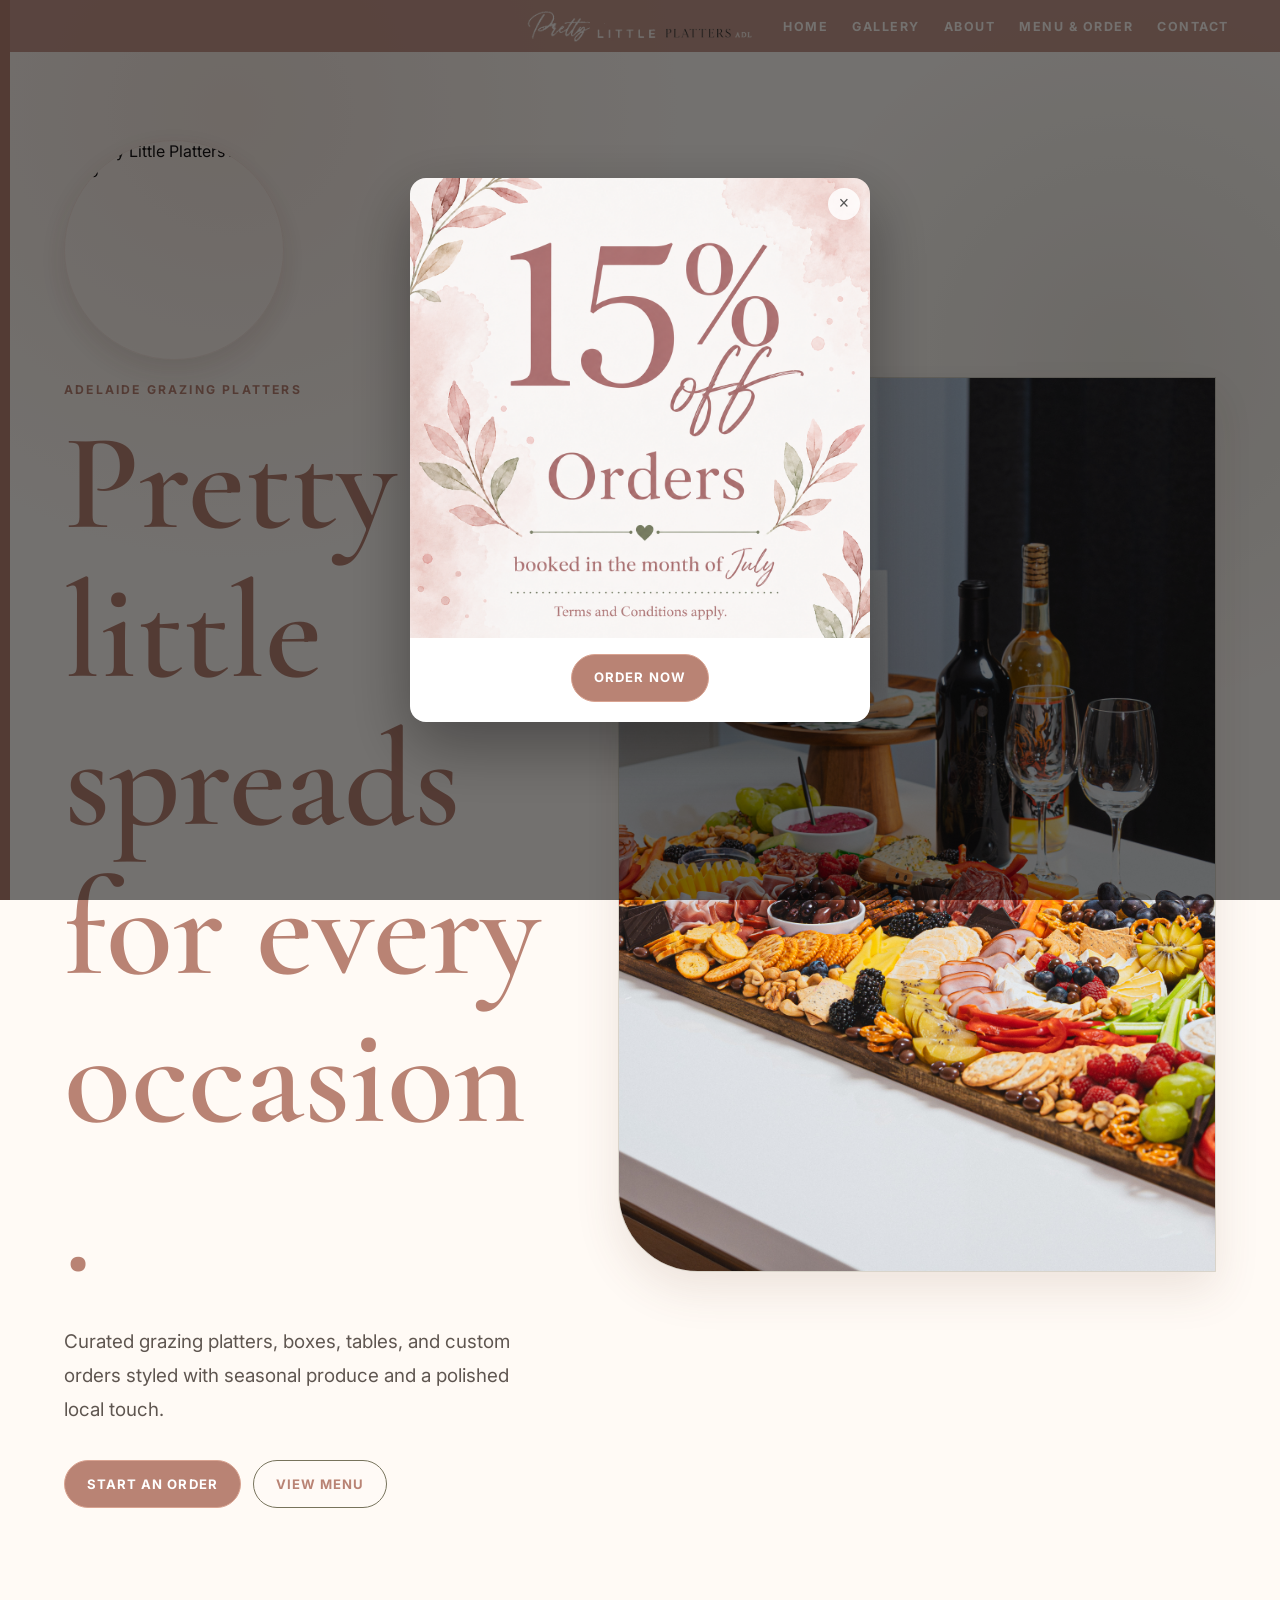
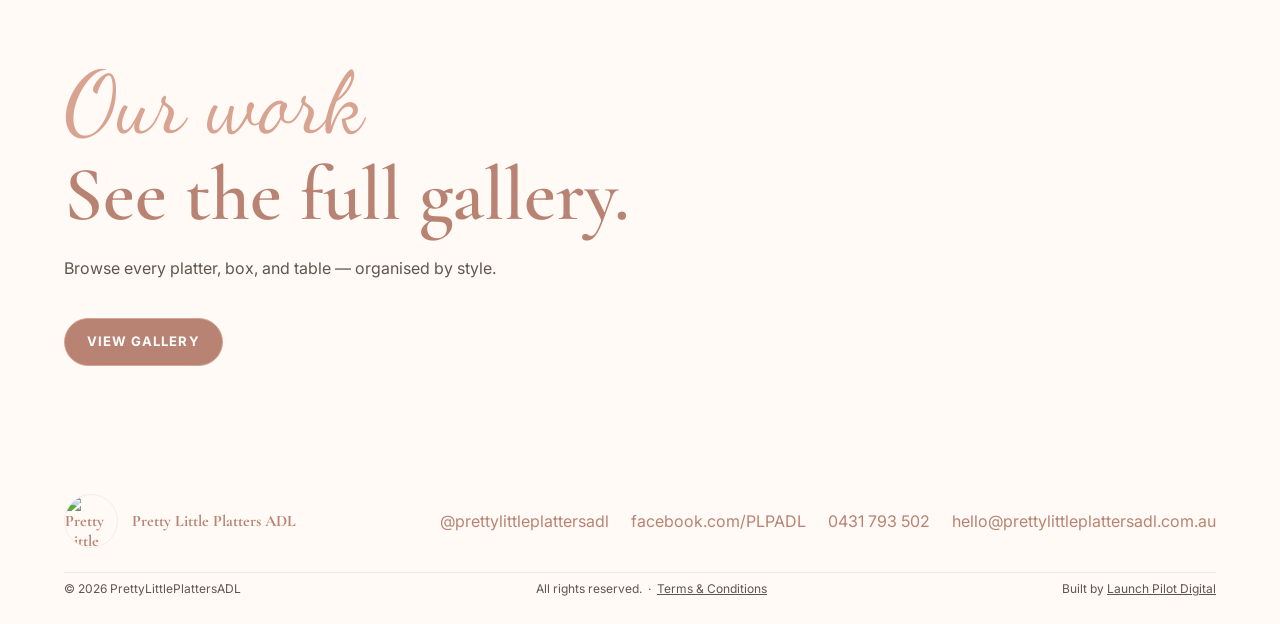
==== commit d4a55ef7: "Add July promo popup, terms page, header logo, and nav/footer polish - Promo popup with july-promo.p" ====
--- a/index.html
+++ b/index.html
@@ -56,6 +56,10 @@
   </head>
   <body>
     <header class="site-header" id="top">
+      <button class="nav-toggle" aria-label="Open navigation" aria-expanded="false">
+        <span></span><span></span><span></span>
+      </button>
+      <img class="header-logo" src="assets/Photoshop saves/PLP ADL Long Logo.png" alt="Pretty Little Platters ADL">
       <nav class="nav" aria-label="Main navigation">
         <a href="index.html">Home</a>
         <a href="gallery.html">Gallery</a>
@@ -110,8 +114,22 @@
         <a href="tel:+61431793502">0431 793 502</a>
         <a href="mailto:hello@prettylittleplattersadl.com.au">hello@prettylittleplattersadl.com.au</a>
       </address>
-      <p class="footer-copyright">&copy; 2026 Pretty Little Platters ADL. All rights reserved.</p>
+      <p class="footer-copyright">
+        <span>&copy; 2026 PrettyLittlePlattersADL</span>
+        <span>All rights reserved. &nbsp;·&nbsp; <a href="terms.html">Terms &amp; Conditions</a></span>
+        <span>Built by <a href="https://launchpilotdigital.com.au" target="_blank" rel="noopener noreferrer">Launch Pilot Digital</a></span>
+      </p>
     </footer>
+    <div class="promo-overlay" id="promoOverlay" role="dialog" aria-modal="true" aria-label="July promotion">
+      <div class="promo-popup">
+        <button class="promo-popup-close" aria-label="Close promotion">&times;</button>
+        <img src="assets/july-promo.png" alt="15% off all orders for the month of July">
+        <div class="promo-popup-actions">
+          <a class="button primary" href="menu.html">Order Now</a>
+        </div>
+      </div>
+    </div>
     <script src="transitions.js"></script>
+    <script src="promo.js"></script>
   </body>
 </html>
--- a/styles.css
+++ b/styles.css
@@ -72,15 +72,21 @@
   position: sticky;
   top: 0;
   z-index: 10;
-  display: flex;
-  align-items: center;
-  justify-content: flex-end;
-  gap: 24px;
+  display: grid;
+  grid-template-columns: 1fr auto 1fr;
+  align-items: center;
   min-height: 48px;
   padding: 6px clamp(18px, 4vw, 56px) 6px clamp(32px, 4vw, 56px);
   background: hsla(13, 33%, 59%, 0.82);
   border-bottom: none;
   backdrop-filter: blur(18px);
+}
+
+.header-logo {
+  grid-column: 2;
+  height: clamp(28px, 3.5vw, 40px);
+  width: auto;
+  display: block;
 }
 
 .hero-logo,
@@ -103,6 +109,8 @@
 }
 
 .nav {
+  grid-column: 3;
+  justify-self: end;
   display: flex;
   flex-wrap: wrap;
   align-items: center;
@@ -122,6 +130,39 @@
 
 .nav a:hover {
   color: var(--rose);
+}
+
+.nav-toggle {
+  display: none;
+  grid-column: 3;
+  justify-self: end;
+  flex-direction: column;
+  justify-content: center;
+  gap: 5px;
+  background: none;
+  border: none;
+  cursor: pointer;
+  padding: 8px;
+}
+
+.nav-toggle span {
+  display: block;
+  width: 22px;
+  height: 2px;
+  background: var(--ivory);
+  border-radius: 2px;
+  transition: transform 0.22s ease, opacity 0.15s ease;
+}
+
+.nav-toggle[aria-expanded="true"] span:nth-child(1) {
+  transform: translateY(7px) rotate(45deg);
+}
+.nav-toggle[aria-expanded="true"] span:nth-child(2) {
+  opacity: 0;
+  transform: scaleX(0);
+}
+.nav-toggle[aria-expanded="true"] span:nth-child(3) {
+  transform: translateY(-7px) rotate(-45deg);
 }
 
 .hero {
@@ -781,12 +822,19 @@
 
 .footer-copyright {
   width: 100%;
-  text-align: center;
+  display: flex;
+  justify-content: space-between;
+  align-items: center;
   font-size: 0.75rem;
   color: var(--muted);
   margin: 0;
   padding-top: 8px;
   border-top: 1px solid rgba(191, 123, 107, 0.15);
+}
+
+.footer-copyright a {
+  color: var(--muted);
+  text-decoration: underline;
 }
 
 address {
@@ -1022,8 +1070,7 @@
   }
 
   .site-header {
-    align-items: flex-start;
-    flex-direction: column;
+    flex-wrap: wrap;
   }
 
   .hero {
@@ -1054,11 +1101,60 @@
 }
 
 @media (max-width: 680px) {
+  .site-header {
+    display: flex;
+    flex-wrap: wrap;
+    justify-content: center;
+    align-items: center;
+    position: relative;
+    transition: transform 0.3s ease;
+  }
+
+  .site-header.is-hidden {
+    transform: translateY(-100%);
+  }
+
+  .header-logo {
+    position: static;
+    transform: none;
+    grid-column: unset;
+  }
+
+  .nav-toggle {
+    display: flex;
+    position: absolute;
+    right: clamp(18px, 4vw, 56px);
+    top: 0;
+    height: 60px;
+    align-items: center;
+    z-index: 1;
+  }
+
   .nav {
+    display: none;
     width: 100%;
-    justify-content: flex-start;
-    gap: 8px 14px;
-    font-size: 0.72rem;
+    flex-direction: column;
+    align-items: flex-start;
+    gap: 0;
+    padding: 4px 0 10px;
+    grid-column: unset;
+    grid-row: unset;
+    justify-self: unset;
+  }
+
+  .nav.is-open {
+    display: flex;
+  }
+
+  .nav a {
+    width: 100%;
+    padding: 11px 2px;
+    font-size: 0.78rem;
+    border-bottom: 1px solid rgba(255, 255, 255, 0.12);
+  }
+
+  .nav a:last-child {
+    border-bottom: none;
   }
 
   h1 {
@@ -1127,6 +1223,126 @@
     align-items: flex-start;
     flex-direction: column;
   }
+
+  .footer-copyright {
+    font-size: 0.6rem;
+    flex-wrap: nowrap;
+  }
+
+  .footer-copyright span:nth-child(2)::before,
+  .footer-copyright span:nth-child(3)::before {
+    content: " | ";
+    color: var(--muted);
+  }
+}
+
+/* ── Legal / Terms prose ─────────────────────────────── */
+
+.legal-prose {
+  max-width: 760px;
+  margin: 0 auto;
+  padding: clamp(40px, 8vw, 80px) clamp(18px, 5vw, 48px);
+  color: var(--text);
+}
+
+.legal-prose h1 {
+  font-size: clamp(1.8rem, 5vw, 2.8rem);
+  margin-bottom: 6px;
+}
+
+.legal-prose .legal-updated {
+  font-size: 0.8rem;
+  color: var(--muted);
+  margin-bottom: 40px;
+}
+
+.legal-prose h2 {
+  font-size: 1.1rem;
+  font-family: var(--font-body);
+  font-weight: 600;
+  letter-spacing: 0.02em;
+  margin: 36px 0 10px;
+  color: var(--accent);
+}
+
+.legal-prose p,
+.legal-prose li {
+  font-size: 0.95rem;
+  line-height: 1.75;
+  margin-bottom: 12px;
+}
+
+.legal-prose ul {
+  padding-left: 20px;
+  margin-bottom: 12px;
+}
+
+.legal-prose a {
+  color: var(--accent);
+  text-decoration: underline;
+}
+
+/* ── Promo Popup ─────────────────────────────────────── */
+
+.promo-overlay {
+  display: none;
+  position: fixed;
+  inset: 0;
+  background: rgba(0, 0, 0, 0.55);
+  z-index: 9999;
+  align-items: center;
+  justify-content: center;
+  padding: 20px;
+}
+
+.promo-overlay.is-open {
+  display: flex;
+}
+
+.promo-popup {
+  position: relative;
+  max-width: 460px;
+  width: 100%;
+  border-radius: 16px;
+  overflow: hidden;
+  box-shadow: 0 24px 64px rgba(0, 0, 0, 0.35);
+  animation: popupIn 0.35s ease;
+}
+
+@keyframes popupIn {
+  from { opacity: 0; transform: scale(0.92) translateY(12px); }
+  to   { opacity: 1; transform: scale(1) translateY(0); }
+}
+
+.promo-popup img {
+  width: 100%;
+  display: block;
+}
+
+.promo-popup-close {
+  position: absolute;
+  top: 10px;
+  right: 10px;
+  width: 32px;
+  height: 32px;
+  border: none;
+  border-radius: 50%;
+  background: rgba(255, 255, 255, 0.85);
+  font-size: 1.1rem;
+  line-height: 1;
+  cursor: pointer;
+  display: flex;
+  align-items: center;
+  justify-content: center;
+  color: #555;
+}
+
+.promo-popup-actions {
+  background: #fff;
+  padding: 16px 20px 20px;
+  display: flex;
+  justify-content: center;
+  gap: 12px;
 }
 
 /* ── Gallery Folders ─────────────────────────────────── */
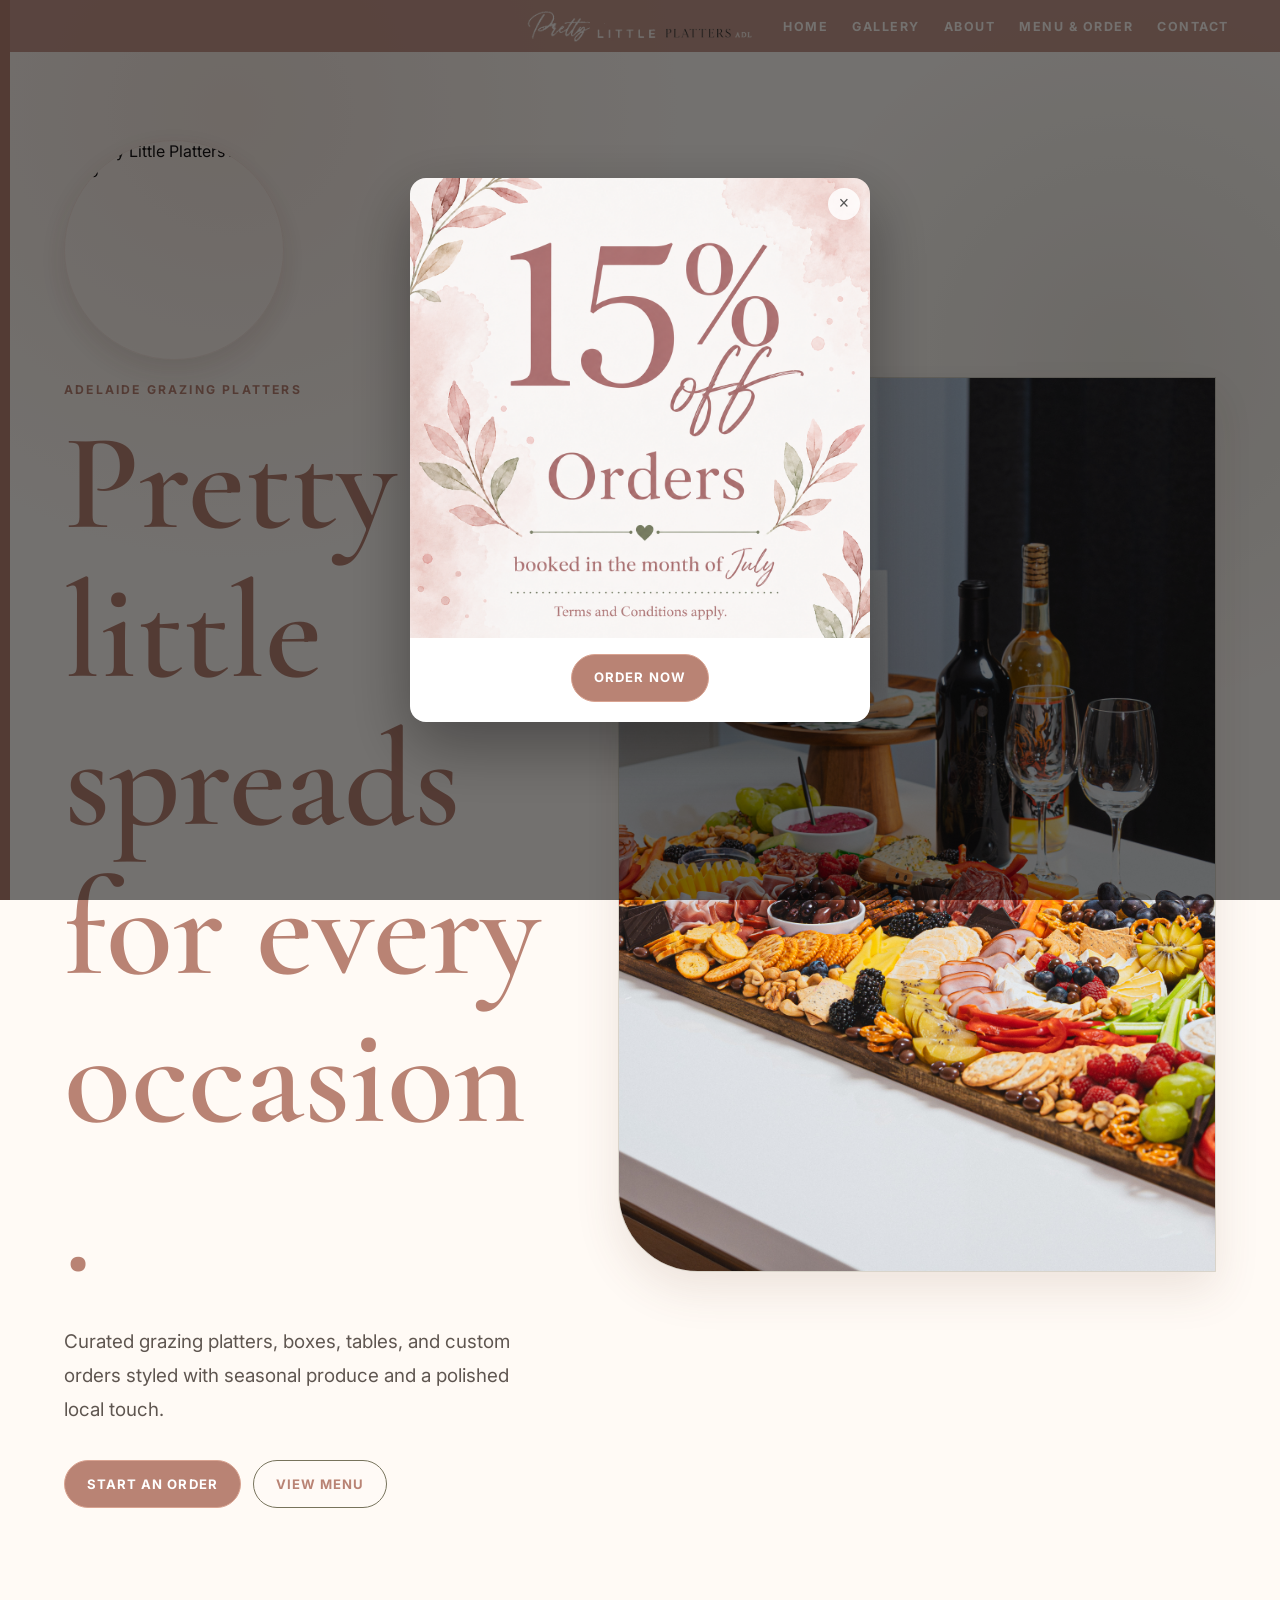
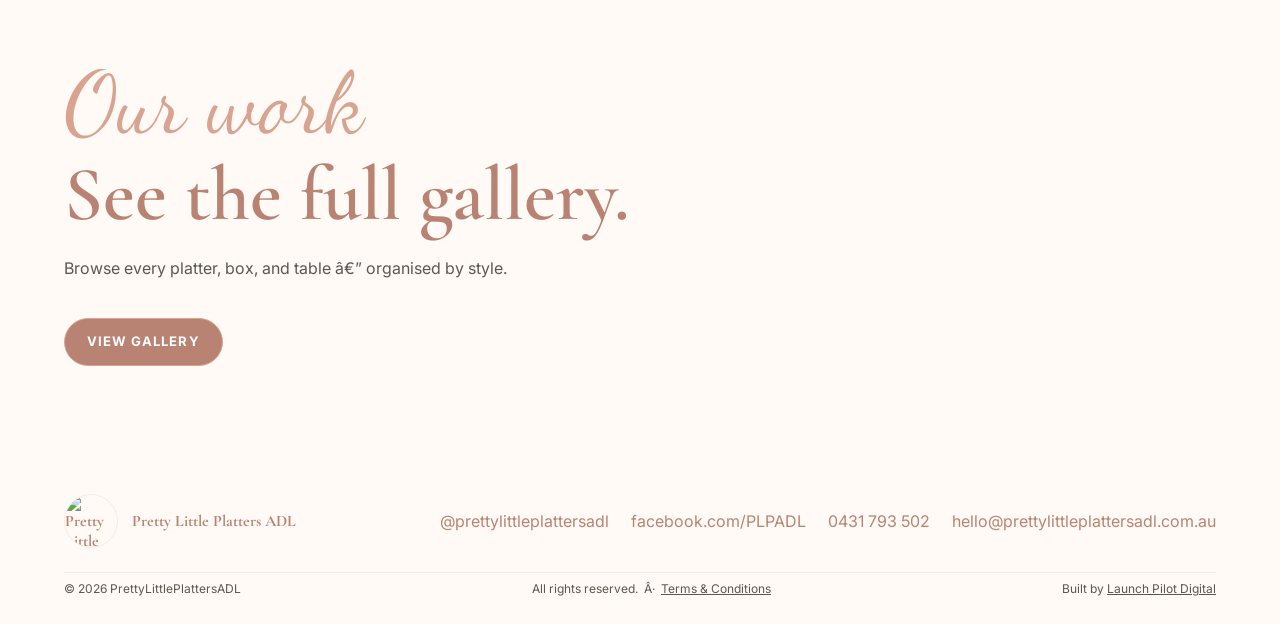
==== commit 6a1d87db: "Bump CSS cache-buster to v=8 to force stylesheet refresh Browser-cached v=7 was missing header logo " ====
--- a/index.html
+++ b/index.html
@@ -1,4 +1,4 @@
-<!doctype html>
+﻿<!doctype html>
 <html lang="en">
   <head>
     <meta charset="utf-8">
@@ -52,7 +52,7 @@
       href="https://fonts.googleapis.com/css2?family=Cormorant+Garamond:wght@500;600;700&family=Dancing+Script:wght@600;700&family=Inter:wght@400;500;600;700&display=swap"
       rel="stylesheet"
     >
-    <link rel="stylesheet" href="styles.css?v=7">
+    <link rel="stylesheet" href="styles.css?v=8">
   </head>
   <body>
     <header class="site-header" id="top">
@@ -94,7 +94,7 @@
         <div class="section-heading">
           <p class="script">Our work</p>
           <h2>See the full gallery.</h2>
-          <p>Browse every platter, box, and table — organised by style.</p>
+          <p>Browse every platter, box, and table â€” organised by style.</p>
         </div>
         <div class="gallery-cta" style="margin-top: 32px;">
           <a class="button primary" href="gallery.html">View gallery</a>
@@ -116,7 +116,7 @@
       </address>
       <p class="footer-copyright">
         <span>&copy; 2026 PrettyLittlePlattersADL</span>
-        <span>All rights reserved. &nbsp;·&nbsp; <a href="terms.html">Terms &amp; Conditions</a></span>
+        <span>All rights reserved. &nbsp;Â·&nbsp; <a href="terms.html">Terms &amp; Conditions</a></span>
         <span>Built by <a href="https://launchpilotdigital.com.au" target="_blank" rel="noopener noreferrer">Launch Pilot Digital</a></span>
       </p>
     </footer>
@@ -133,3 +133,4 @@
     <script src="promo.js"></script>
   </body>
 </html>
+
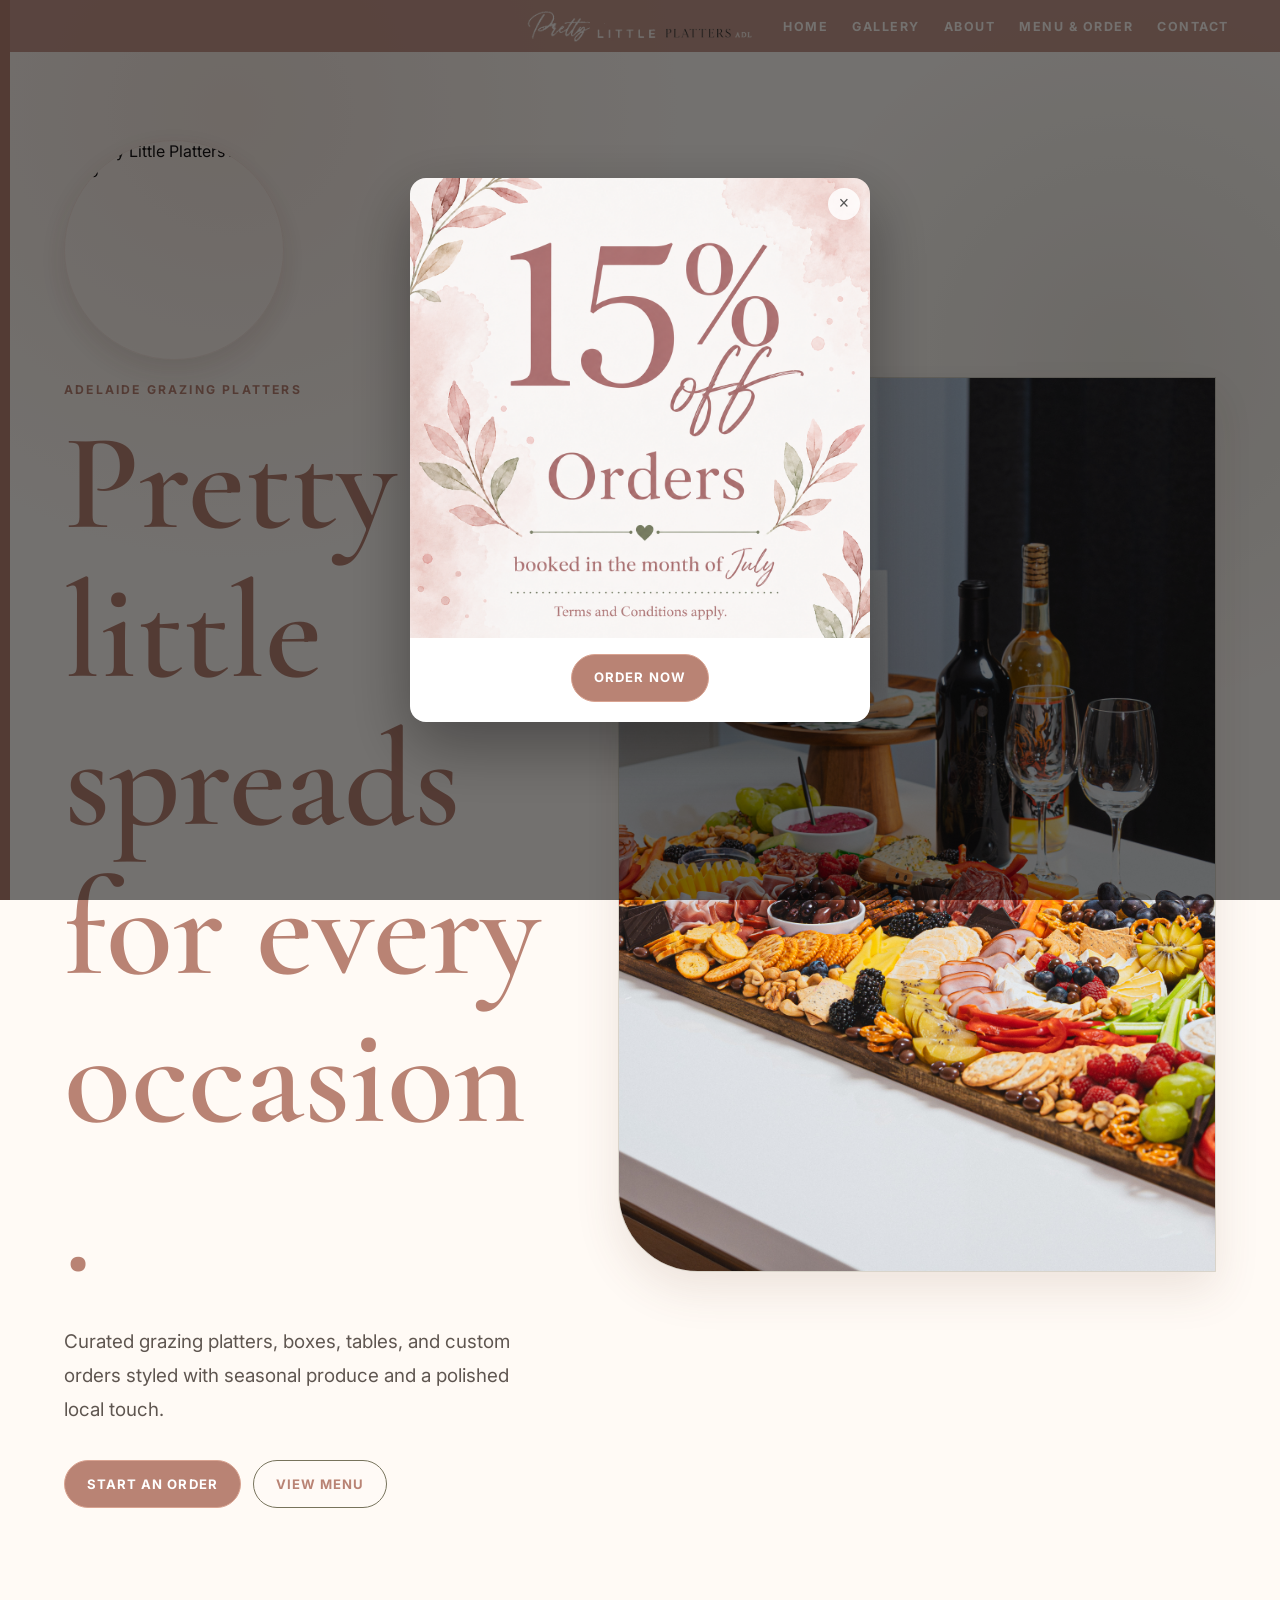
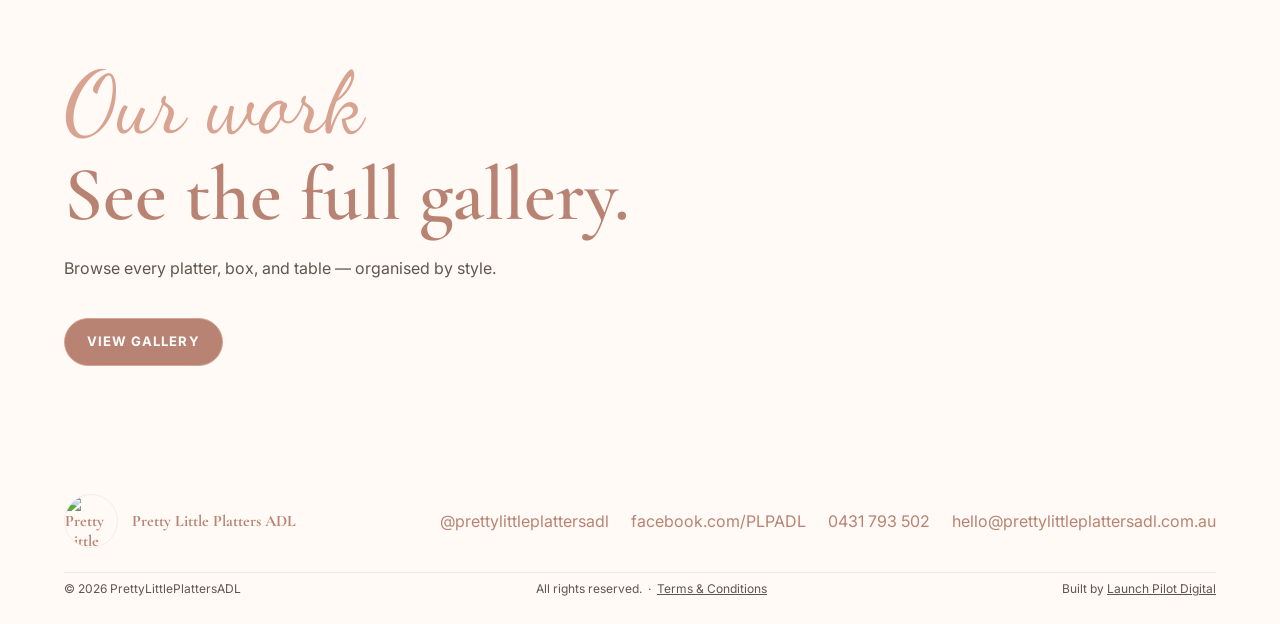
==== commit 5e5559c7: "Fix all corrupted special characters across all pages Replace double-encoded UTF-8 mojibake with saf" ====
--- a/index.html
+++ b/index.html
@@ -94,7 +94,7 @@
         <div class="section-heading">
           <p class="script">Our work</p>
           <h2>See the full gallery.</h2>
-          <p>Browse every platter, box, and table â€” organised by style.</p>
+          <p>Browse every platter, box, and table &mdash; organised by style.</p>
         </div>
         <div class="gallery-cta" style="margin-top: 32px;">
           <a class="button primary" href="gallery.html">View gallery</a>
@@ -116,7 +116,7 @@
       </address>
       <p class="footer-copyright">
         <span>&copy; 2026 PrettyLittlePlattersADL</span>
-        <span>All rights reserved. &nbsp;Â·&nbsp; <a href="terms.html">Terms &amp; Conditions</a></span>
+        <span>All rights reserved. &nbsp;&middot;&nbsp; <a href="terms.html">Terms &amp; Conditions</a></span>
         <span>Built by <a href="https://launchpilotdigital.com.au" target="_blank" rel="noopener noreferrer">Launch Pilot Digital</a></span>
       </p>
     </footer>
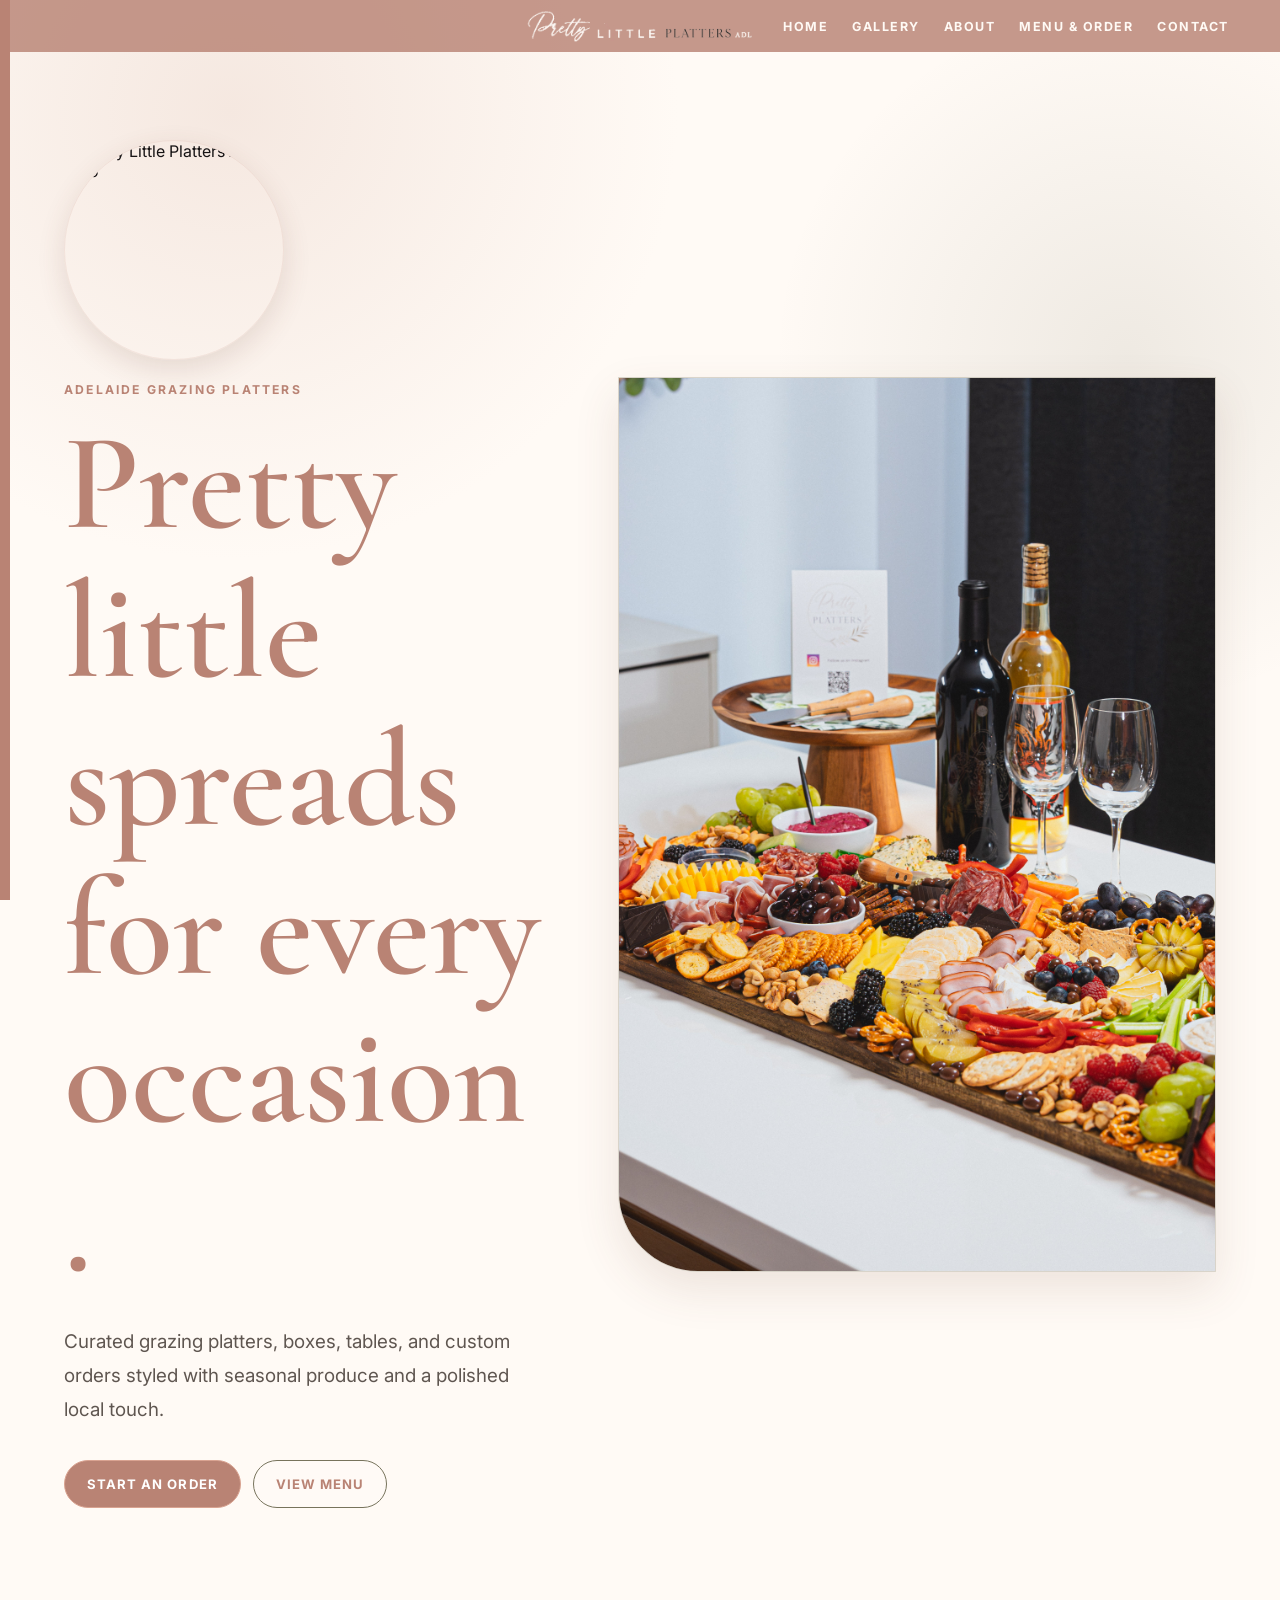
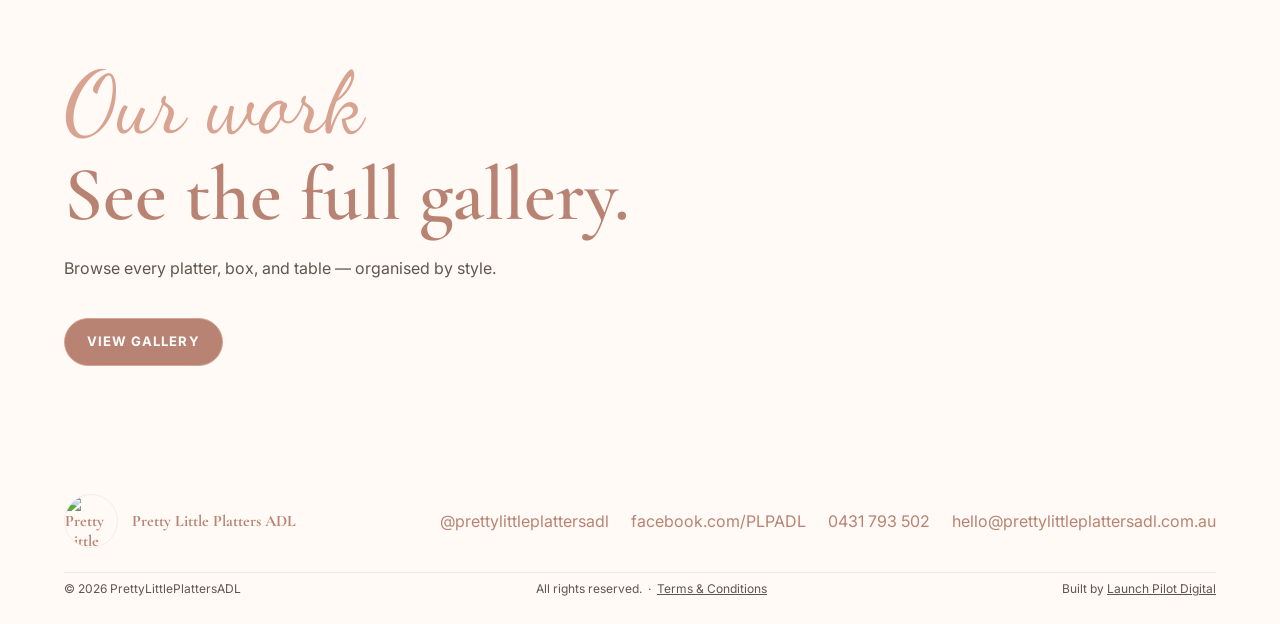
==== commit 5a138d29: "Remove July 15% off promo across the site Removes the promo popup (markup, JS, CSS) from every page," ====
--- a/index.html
+++ b/index.html
@@ -52,7 +52,7 @@
       href="https://fonts.googleapis.com/css2?family=Cormorant+Garamond:wght@500;600;700&family=Dancing+Script:wght@600;700&family=Inter:wght@400;500;600;700&display=swap"
       rel="stylesheet"
     >
-    <link rel="stylesheet" href="styles.css?v=8">
+    <link rel="stylesheet" href="styles.css?v=9">
   </head>
   <body>
     <header class="site-header" id="top">
@@ -120,17 +120,7 @@
         <span>Built by <a href="https://launchpilotdigital.com.au" target="_blank" rel="noopener noreferrer">Launch Pilot Digital</a></span>
       </p>
     </footer>
-    <div class="promo-overlay" id="promoOverlay" role="dialog" aria-modal="true" aria-label="July promotion">
-      <div class="promo-popup">
-        <button class="promo-popup-close" aria-label="Close promotion">&times;</button>
-        <img src="assets/july-promo.png" alt="15% off all orders for the month of July">
-        <div class="promo-popup-actions">
-          <a class="button primary" href="menu.html">Order Now</a>
-        </div>
-      </div>
-    </div>
     <script src="transitions.js"></script>
-    <script src="promo.js"></script>
   </body>
 </html>
 
--- a/styles.css
+++ b/styles.css
@@ -1106,7 +1106,6 @@
     flex-wrap: wrap;
     justify-content: center;
     align-items: center;
-    position: relative;
     transition: transform 0.3s ease;
   }
 
@@ -1280,69 +1279,6 @@
 .legal-prose a {
   color: var(--accent);
   text-decoration: underline;
-}
-
-/* ── Promo Popup ─────────────────────────────────────── */
-
-.promo-overlay {
-  display: none;
-  position: fixed;
-  inset: 0;
-  background: rgba(0, 0, 0, 0.55);
-  z-index: 9999;
-  align-items: center;
-  justify-content: center;
-  padding: 20px;
-}
-
-.promo-overlay.is-open {
-  display: flex;
-}
-
-.promo-popup {
-  position: relative;
-  max-width: 460px;
-  width: 100%;
-  border-radius: 16px;
-  overflow: hidden;
-  box-shadow: 0 24px 64px rgba(0, 0, 0, 0.35);
-  animation: popupIn 0.35s ease;
-}
-
-@keyframes popupIn {
-  from { opacity: 0; transform: scale(0.92) translateY(12px); }
-  to   { opacity: 1; transform: scale(1) translateY(0); }
-}
-
-.promo-popup img {
-  width: 100%;
-  display: block;
-}
-
-.promo-popup-close {
-  position: absolute;
-  top: 10px;
-  right: 10px;
-  width: 32px;
-  height: 32px;
-  border: none;
-  border-radius: 50%;
-  background: rgba(255, 255, 255, 0.85);
-  font-size: 1.1rem;
-  line-height: 1;
-  cursor: pointer;
-  display: flex;
-  align-items: center;
-  justify-content: center;
-  color: #555;
-}
-
-.promo-popup-actions {
-  background: #fff;
-  padding: 16px 20px 20px;
-  display: flex;
-  justify-content: center;
-  gap: 12px;
 }
 
 /* ── Gallery Folders ─────────────────────────────────── */
